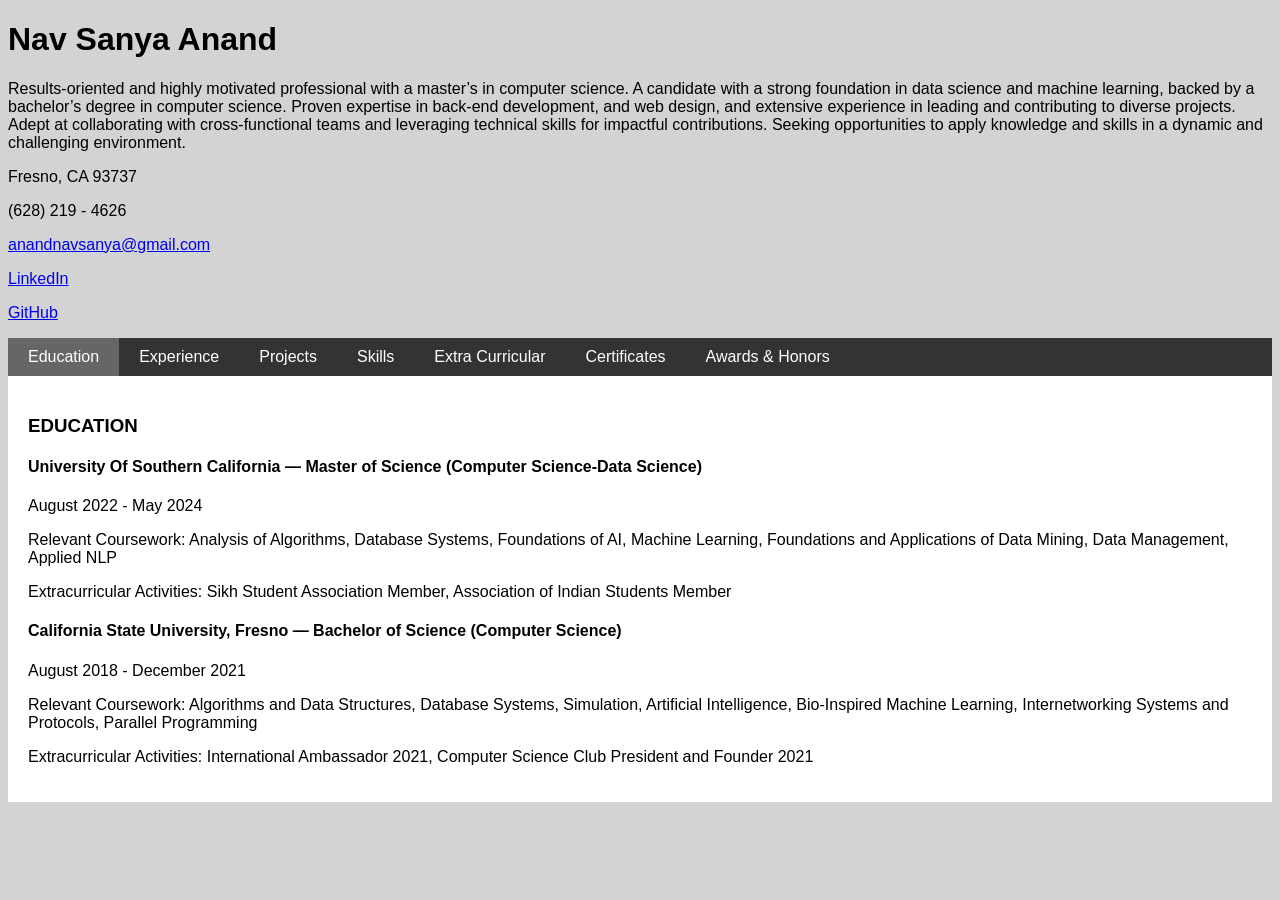
==== index.html @ f6b8467d "Update and rename myPage.html to index.html" ====
<!DOCTYPE html>
<html>
<head>
    <title>Nav Sanya Anand</title>
    <style>
        body {
            background-color: lightgray;
            font-family: Arial, sans-serif;
        }

        .tabs {
            overflow: hidden;
            background: #333;
            margin: 0;
            padding: 0;
            list-style: none;
        }

        .tabs li {
            float: left;
        }

        .tabs a {
            display: block;
            padding: 10px 20px;
            color: white;
            text-decoration: none;
        }

        .tabs a:hover, .tabs a.active {
            background: #666;
        }

        .tab-content {
            display: none;
            padding: 20px;
            background: white;
            clear: both;
        }

        .tab-content.active {
            display: block;
        }

        #picture {
            box-sizing: border-box; 
            padding: 10px; 
            float: left;
        }

        #section1 {
            background-color: darkgrey;
            font-size: 0.7em;
            text-align: center;
            height: 120px;
            width: 300px;
            margin-top: auto;
            margin-left: auto;
            margin-right: auto;
            box-sizing: border-box; 
            padding: 10px; 
            float: left;
        }

        .clearfloat {
            content: "";
            display: table;
            clear: both;
        }

        .center {
            display: block;
            margin-left: auto;
            margin-right: auto;
            outline-style: double;
            outline-width: 5px;
        }

        .side-by-side {
            display: inline-block;
            width: calc(50% - 20px);
            margin-right: 20px;
            margin-bottom: 20px; 
            background-color: white;
            box-sizing: border-box; 
            padding: 10px; 
            float: left;
        }

        .container::after {
            content: "";
            display: table;
            clear: both;
        }

        .container {
            overflow: auto; 
        }
    </style>
    <script>
        document.addEventListener("DOMContentLoaded", function () {
            var tabs = document.querySelectorAll('.tabs a');
            var contents = document.querySelectorAll('.tab-content');

            tabs.forEach(function (tab, index) {
                tab.addEventListener('click', function (e) {
                    e.preventDefault();
                    tabs.forEach(function (t) { t.classList.remove('active'); });
                    tab.classList.add('active');
                    contents.forEach(function (content) { content.classList.remove('active'); });
                    contents[index].classList.add('active');
                });
            });

            // Activate the first tab by default
            tabs[0].click();
        });
    </script>
</head>
<body>
<div id="section2">
    <h1>Nav Sanya Anand</h1>
    <p>Results-oriented and highly motivated professional with a master’s in computer science. A candidate with a strong foundation in data science and machine learning, backed by a bachelor’s degree in computer science. Proven expertise in back-end development, and web design, and extensive experience in leading and contributing to diverse projects. Adept at collaborating with cross-functional teams and leveraging technical skills for impactful contributions. Seeking opportunities to apply knowledge and skills in a dynamic and challenging environment.</p>
    <p>Fresno, CA 93737</p>
    <p>(628) 219 - 4626</p>
    <p><a href="mailto:anandnavsanya@gmail.com">anandnavsanya@gmail.com</a></p>
    <p><a href="https://www.linkedin.com">LinkedIn</a></p>
    <p><a href="https://www.github.com">GitHub</a></p>
</div>

<ul class="tabs">
    <li><a href="#education" class="active">Education</a></li>
    <li><a href="#experience">Experience</a></li>
    <li><a href="#projects">Projects</a></li>
    <li><a href="#skills">Skills</a></li>
    <li><a href="#extracurricular">Extra Curricular</a></li>
    <li><a href="#certificates">Certificates</a></li>
    <li><a href="#awards">Awards & Honors</a></li>
</ul>

<div class="tab-content" id="education">
    <h3>EDUCATION</h3>
    <h4>University Of Southern California — Master of Science (Computer Science-Data Science)</h4>
    <p>August 2022 - May 2024</p>
    <p>Relevant Coursework: Analysis of Algorithms, Database Systems, Foundations of AI, Machine Learning, Foundations and Applications of Data Mining, Data Management, Applied NLP</p>
    <p>Extracurricular Activities: Sikh Student Association Member, Association of Indian Students Member</p>

    <h4>California State University, Fresno — Bachelor of Science (Computer Science)</h4>
    <p>August 2018 - December 2021</p>
    <p>Relevant Coursework: Algorithms and Data Structures, Database Systems, Simulation, Artificial Intelligence, Bio-Inspired Machine Learning, Internetworking Systems and Protocols, Parallel Programming</p>
    <p>Extracurricular Activities: International Ambassador 2021, Computer Science Club President and Founder 2021</p>
</div>

<div class="tab-content" id="experience">
    <h3>INDUSTRIAL EXPERIENCE</h3>
    <h4>Arthasarathi, Mumbai, India — Back End Development Intern</h4>
    <p>April 2022 - July 2022</p>
    <p>Collaborated with the product and marketing team to develop the website using the Spring Boot framework.</p>
    <p>Designed, analyzed, developed, tested, deployed, and supported website phases.</p>
    <p>Updated and maintained the MySQL database server.</p>
    <p>Resolved ongoing issues, added new features, and provided end-to-end support.</p>
    <p><a href="https://www.arthasarathi.com/" target="_blank">Arthasarathi</a></p>

    <h4>Green International, Remote — Digital Technology Manager (Part-Time)</h4>
    <p>May 2021 - Present</p>
    <p>Website Development and Management. Responsible for creating, maintaining, and updating company websites, ensuring functionality, usability, and visual appeal.</p>
    <p>Collaborate with various departments to integrate technology solutions that streamline processes, enhance efficiency, and support business objectives.</p>
    <p><a href="http://greeninternational.in/" target="_blank">Green International</a></p>
    <p><a href="https://www.greenauto.co.in/" target="_blank">Green Auto</a></p>
</div>

<div class="tab-content" id="projects">
    <h3>ACADEMIC and PERSONAL PROJECTS</h3>

    <h4>LLM Performance Enhancement Project</h4>
    <p><strong>Technologies:</strong> Python, Jupyter, Google Collab, VS Code, GitHub – (USC)</p>
    <p><strong>Project description:</strong> Investigated enhancing Large Language Models (LLMs) performance on Non-Latin script tasks, such as Hindi and Korean, inspired by the ROMANSETU paper. Explored fine-tuning LLMs with romanized data to improve performance and inference efficiency for tasks like translation and sentiment analysis on Hindi and Korean text.</p>
    <p><a href="https://github.com/NavSanya/CSCI544_Project_Romansetu" target="_blank">GitHub Project</a></p>
    <p><strong>My Role:</strong> Led the project, overseeing data curation and experimentation. Collaborated with team members on implementation and evaluation. Presented findings and insights from experiments.</p>

    <h4>My Relational Database</h4>
    <p><strong>Technologies:</strong> Python, Jupyter, Google Collab, VS Code, GitHub – (USC)</p>
    <p><strong>Project description:</strong> Python-based database management system featuring a user-friendly command-line interface. It supports key functionalities such as data retrieval, table joining, aggregation, data insertion, table creation, data updating, row deletion, and table display. The system is designed for simplicity, efficiency, and real-world data exploration using the IMDB Top 250 Movies dataset.</p>
    <p><a href="https://github.com/NavSanya/MyRelationalDatabase" target="_blank">GitHub Project</a></p>
    <p><strong>My Role:</strong> Implemented core database functionalities, query language processor, and user-friendly CLI. Conducted testing, debugging, and optimization for real-world data exploration.</p>

    <h4>Sequence Alignment</h4>
    <p><strong>Technologies:</strong> Java, VS Code, GitHub – (USC)</p>
    <p><strong>Project description:</strong> Collaboratively worked on the implementation of the Sequence alignment algorithm used in computational biology. Dynamic Programming implementation using M x N memory. Divide and Conquer solution using twice the computational time but reducing the memory space required by a factor of at least a billion (concerning actual DNA inputs).</p>
    <p><a href="https://github.com/NavSanya/CSCI570SequenceAlignmentProj" target="_blank">GitHub Project</a></p>
    <p><strong>My Role:</strong> Implemented the Divide and conquer solution. Testing and documenting the result.</p>

    <h4>Geospatial Data Handling</h4>
    <p><strong>Technologies:</strong> KML, SQL, HTML, GitHub – (USC)</p>
    <p><strong>Project description:</strong> Work with spatial data - you will collect/create (generate/sample) your spatial data, visualize it, do queries on it, and visualize the query results.</p>
    <p><a href="https://github.com/NavSanya/CSCI585_Geospatial_Data_Handling" target="_blank">GitHub Project</a></p>
    <p><strong>My Role:</strong> Implemented spatial data handling, visualization, and query functionalities.</p>

    <h4>Algorithms and Data Structures</h4>
    <p><strong>Technologies:</strong> Python3, Java, C++, VS Code, GitHub</p>
    <p><strong>Project description:</strong> Find the difference in Implementation written in Python, Java, and C++ of different algorithms and data structures: Comparison Sorts, Non-Comparison Sorts, Heaps, Linked List, Hash Tables, Graphs.</p>
    <p><a href="https://github.com/NavSanya/Algorithms_DataStructures" target="_blank">GitHub Project</a></p>
    <p><strong>My Role:</strong> Developed implementations in Python, Java, and C++ for various algorithms and data structures.</p>

    <h4>ENNTS</h4>
    <p><strong>Technologies:</strong> Python3, Jupyter Notebook, GitHub – (CSU FRESNO)</p>
    <p><strong>Project description:</strong> How long does it take to “re-train” a Neural Network on a similar dataset? What similarity of datasets mean in this context? Understanding Meta-learning using Simple Datasets can Provide insights into the above questions.</p>
    <p><a href="https://github.com/NavSanya/ENNTS" target="_blank">GitHub Project</a></p>
    <p><strong>My Role:</strong> Explored meta-learning using simple datasets and trained neural network models.</p>

    <h4>Iris Classification using Decision Tree and Gaussian Naive Bayes</h4>
    <p><strong>Technologies:</strong> Python3, Google Collab, GitHub – (CSU FRESNO)</p>
    <p><strong>Project description:</strong> Collaboratively worked on Supervised Learning Predictive Modeling approach using Gaussian Naive Bayes and Decision Tree Classification Dataset containing the iris flower species which is used as the baseline when determining the accuracy of our trained models.</p>
    <p><a href="https://github.com/NavSanya/IrisClassification-DT-GNU" target="_blank">GitHub Project</a></p>
    <p><strong>My Role:</strong> Led a team in supervised learning predictive modeling using Gaussian Naive Bayes and Decision Tree Classification.</p>

    <h4>ML Sudoku Analysis</h4>
    <p><strong>Technologies:</strong> Python3, Jupyter Notebook, GitHub – (CSU FRESNO)</p>
    <p><strong>Project description:</strong> Collaboratively worked on the implementation and analysis of 30 Sudoku Puzzles solved using Evolutionary Algorithms, Simulated Annealing, and Satisfiability.</p>
    <p><a href="https://github.com/NavSanya/ML-Sudoku-Analysis" target="_blank">GitHub Project</a></p>
    <p><strong>My Role:</strong> Led a team in the implementation and analysis of Sudoku puzzles solved using Evolutionary Algorithms, Simulated Annealing, and Satisfiability. Analyzed the results and documented my findings in a presentation.</p>

    <h4>Parallel DFS and BFS using OpenMP</h4>
    <p><strong>Technologies:</strong> C++, GitHub – (CSU FRESNO)</p>
    <p><strong>Project description:</strong> Coding and Analyzing Breadth-First Search (BFS) and Depth-First Search (DFS) serially and parallelly (OpenMP).</p>
    <p><a href="https://github.com/NavSanya/Parallel_DFS_BFS_OpenMp" target="_blank">GitHub Project</a></p>
    <p><strong>My Role:</strong> Implemented Breadth-First Search (BFS) and Depth-First Search (DFS) serially and in parallel using OpenMP. Analyzed the results and documented my findings in a report.</p>
</div>

<div class="tab-content" id="skills">
    <h3>SKILLS</h3>
    <p><strong>Programming Languages:</strong> Java, Python, C++, HTML, CSS</p>
    <p><strong>Databases:</strong> MySQL, MongoDB, DynamoDB, JSON, XML, MS Access</p>
    <p><strong>Tools & Platforms:</strong> Git, GitHub, Visual Studio, IntelliJ, Jupyter, Tableau, AWS EC2</p>
    <p><strong>Libraries:</strong> Matplotlib, NumPy, PyTorch, Keras, TensorFlow, Pandas, Scikit-learn</p>
    <p><strong>Other:</strong> Object-Oriented Programming (OOP), Data Analysis, Software Development, Microsoft Suite, Google Suite, Social Media Platforms</p>
    <p><strong>Soft Skills:</strong> Strong Communication and Interpersonal Skills, Organization and Planning Skills, Analytical and Critical Thinking</p>
</div>

<div class="tab-content" id="extracurriculars">
    <h3>EXTRACURRICULAR ACTIVITIES</h3>

    <h4>University of Southern California — TA at CS@SC</h4>
    <p><strong>January 2024 - May 2024</strong></p>
    <p>Developed strategies and built initiatives to meet the needs of a diverse population. Targeted various courses, such as Robotics, Web Development, and Scratch.</p>

    <h4>California State University, Fresno — Computer Science Tutor</h4>
    <p><strong>August 2019 - December 2021</strong></p>
    <p>Conducted in-person and online tutoring sessions for groups of various sizes. Targeted various courses, such as Introduction to Programming, Algorithms and Data Structures, Foundations of Computer Science, and Introduction to Operating Systems. Participated in tutor training and development sessions through Zoom.</p>

    <h4>California State University, Fresno — Computer Science Grader</h4>
    <p><strong>January 2021 - December 2021</strong></p>
    <p>Graded student assignments and projects for the following courses: CSCI 40 - Introduction to Programming and Problem-solving, and CSCI 144/114 - Introduction to Operating Systems.</p>

    <h4>President, Vice President — Computer Science Club – California State University, Fresno</h4>
    <p><strong>My Role:</strong> The “external spokesperson” of the group who regularly interacts with other student organizations and University officials. Supervised all student organization meetings, oversaw the process of student organization event planning, scheduled locations for meetings and events, maintained communication between the student organization president and individual participants (including emails and phone calls), managed social media representation, and produced club newsletters.</p>

    <h4>International Ambassador — California State University, Fresno</h4>
    <p><strong>My Role:</strong> Guided international students throughout their first semester. Attended to international students' problems and concerns throughout the semester, aided with housing, campus life, and immigration, and oversaw the process of student organization event planning.</p>
</div>


<div class="tab-content" id="certificates">
    <h3>CERTIFICATES</h3>
    <p><strong>Google Analytics Certification</strong></p>
    <p>Issued by: Google</p>
    <p>Date Issued: January 2024</p>

    <p><strong>Data Science Professional Certificate</strong></p>
    <p>Issued by: IBM</p>
    <p>Date Issued: December 2023</p>
</div>

<div class="tab-content" id="awards">
    <h3>AWARDS & HONORS</h3>
    <p><strong>Dean’s List</strong></p>
    <p>California State University, Fresno</p>
    <p>January 2021 - December 2021</p>

    <p><strong>Outstanding International Student Award</strong></p>
    <p>California State University, Fresno</p>
    <p>May 2021</p>
</div>
</body>
</html>
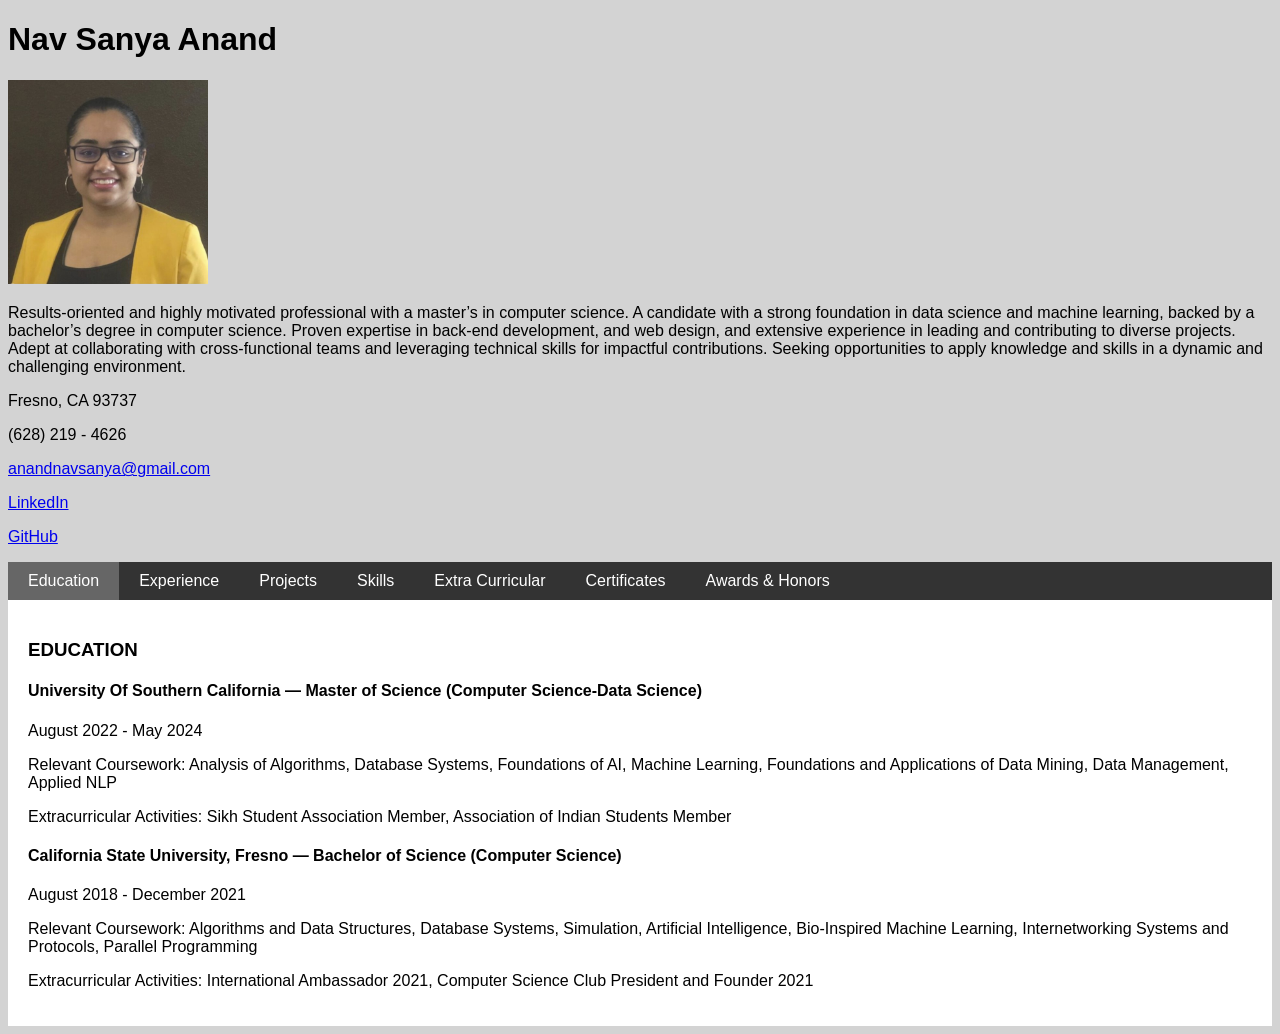
==== commit cb1f67ac: "Certificates updated" ====
--- a/index.html
+++ b/index.html
@@ -45,7 +45,11 @@
         #picture {
             box-sizing: border-box; 
             padding: 10px; 
-            float: left;
+			height: 10px
+			width: 10px
+			margin-top: auto;
+            margin-left: auto;
+            margin-right: auto;
         }
 
         #section1 {
@@ -120,6 +124,7 @@
 <body>
 <div id="section2">
     <h1>Nav Sanya Anand</h1>
+	<img src = "Images/passportphoto.jpg" alt = "Nav Pic" height= "auto" width = "200">
     <p>Results-oriented and highly motivated professional with a master’s in computer science. A candidate with a strong foundation in data science and machine learning, backed by a bachelor’s degree in computer science. Proven expertise in back-end development, and web design, and extensive experience in leading and contributing to diverse projects. Adept at collaborating with cross-functional teams and leveraging technical skills for impactful contributions. Seeking opportunities to apply knowledge and skills in a dynamic and challenging environment.</p>
     <p>Fresno, CA 93737</p>
     <p>(628) 219 - 4626</p>
@@ -262,13 +267,13 @@
 
 <div class="tab-content" id="certificates">
     <h3>CERTIFICATES</h3>
-    <p><strong>Google Analytics Certification</strong></p>
-    <p>Issued by: Google</p>
-    <p>Date Issued: January 2024</p>
+    <p><strong>Cybersecurity for Data Science</strong></p>
+    <p>Issued by: University of Colorado Boulder</p>
+    <p>Date Issued: July 2023</p>
 
     <p><strong>Data Science Professional Certificate</strong></p>
     <p>Issued by: IBM</p>
-    <p>Date Issued: December 2023</p>
+    <p>Date Issued: Ongoing</p>
 </div>
 
 <div class="tab-content" id="awards">
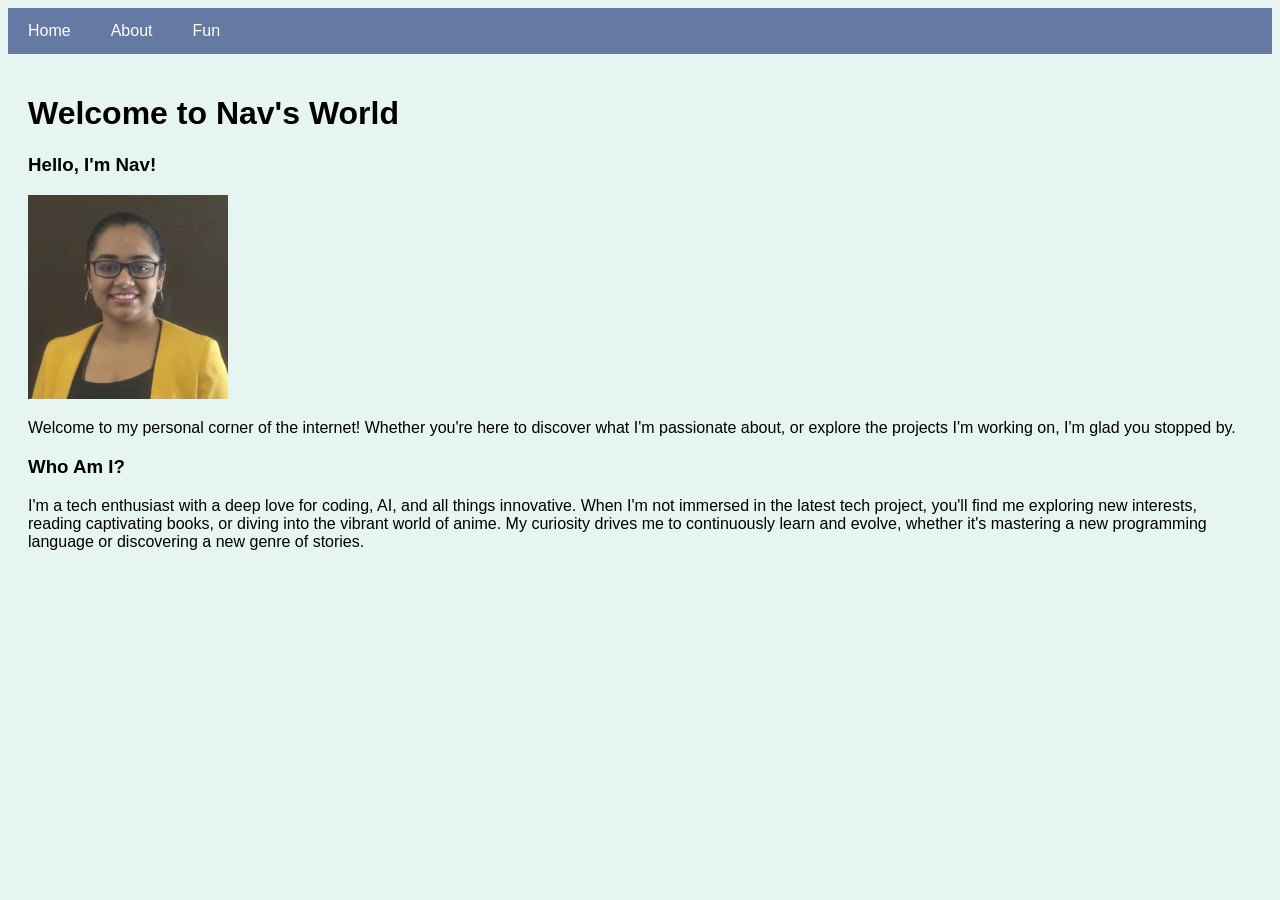
==== commit 7290dadf: "Update changes" ====
--- a/index.html
+++ b/index.html
@@ -1,290 +1,46 @@
 <!DOCTYPE html>
 <html>
 <head>
-    <title>Nav Sanya Anand</title>
+    <title>Home - Nav Sanya Anand</title>
     <style>
         body {
-            background-color: lightgray;
+            background-color: #E6F5F1; /* Light Mint */
             font-family: Arial, sans-serif;
         }
-
-        .tabs {
+        .navbar {
             overflow: hidden;
-            background: #333;
-            margin: 0;
-            padding: 0;
-            list-style: none;
+            background-color: #647AA3; /* Slate Blue */
         }
-
-        .tabs li {
+        .navbar a {
             float: left;
-        }
-
-        .tabs a {
             display: block;
-            padding: 10px 20px;
             color: white;
+            text-align: center;
+            padding: 14px 20px;
             text-decoration: none;
         }
-
-        .tabs a:hover, .tabs a.active {
-            background: #666;
+        .navbar a:hover {
+            background-color: #D4C1EC; /* Soft Lavender */
+            color: #4A4A4A; /* Cool Gray */
         }
-
-        .tab-content {
-            display: none;
+        .content {
             padding: 20px;
-            background: white;
-            clear: both;
-        }
-
-        .tab-content.active {
-            display: block;
-        }
-
-        #picture {
-            box-sizing: border-box; 
-            padding: 10px; 
-			height: 10px
-			width: 10px
-			margin-top: auto;
-            margin-left: auto;
-            margin-right: auto;
-        }
-
-        #section1 {
-            background-color: darkgrey;
-            font-size: 0.7em;
-            text-align: center;
-            height: 120px;
-            width: 300px;
-            margin-top: auto;
-            margin-left: auto;
-            margin-right: auto;
-            box-sizing: border-box; 
-            padding: 10px; 
-            float: left;
-        }
-
-        .clearfloat {
-            content: "";
-            display: table;
-            clear: both;
-        }
-
-        .center {
-            display: block;
-            margin-left: auto;
-            margin-right: auto;
-            outline-style: double;
-            outline-width: 5px;
-        }
-
-        .side-by-side {
-            display: inline-block;
-            width: calc(50% - 20px);
-            margin-right: 20px;
-            margin-bottom: 20px; 
-            background-color: white;
-            box-sizing: border-box; 
-            padding: 10px; 
-            float: left;
-        }
-
-        .container::after {
-            content: "";
-            display: table;
-            clear: both;
-        }
-
-        .container {
-            overflow: auto; 
-        }
+        }        
     </style>
-    <script>
-        document.addEventListener("DOMContentLoaded", function () {
-            var tabs = document.querySelectorAll('.tabs a');
-            var contents = document.querySelectorAll('.tab-content');
-
-            tabs.forEach(function (tab, index) {
-                tab.addEventListener('click', function (e) {
-                    e.preventDefault();
-                    tabs.forEach(function (t) { t.classList.remove('active'); });
-                    tab.classList.add('active');
-                    contents.forEach(function (content) { content.classList.remove('active'); });
-                    contents[index].classList.add('active');
-                });
-            });
-
-            // Activate the first tab by default
-            tabs[0].click();
-        });
-    </script>
 </head>
 <body>
-<div id="section2">
-    <h1>Nav Sanya Anand</h1>
-	<img src = "Images/passportphoto.jpg" alt = "Nav Pic" height= "auto" width = "200">
-    <p>Results-oriented and highly motivated professional with a master’s in computer science. A candidate with a strong foundation in data science and machine learning, backed by a bachelor’s degree in computer science. Proven expertise in back-end development, and web design, and extensive experience in leading and contributing to diverse projects. Adept at collaborating with cross-functional teams and leveraging technical skills for impactful contributions. Seeking opportunities to apply knowledge and skills in a dynamic and challenging environment.</p>
-    <p>Fresno, CA 93737</p>
-    <p>(628) 219 - 4626</p>
-    <p><a href="mailto:anandnavsanya@gmail.com">anandnavsanya@gmail.com</a></p>
-    <p><a href="https://www.linkedin.com">LinkedIn</a></p>
-    <p><a href="https://www.github.com">GitHub</a></p>
+<div class="navbar">
+    <a href="index.html">Home</a>
+    <a href="about.html">About</a>
+    <a href="fun.html">Fun</a>
 </div>
-
-<ul class="tabs">
-    <li><a href="#education" class="active">Education</a></li>
-    <li><a href="#experience">Experience</a></li>
-    <li><a href="#projects">Projects</a></li>
-    <li><a href="#skills">Skills</a></li>
-    <li><a href="#extracurricular">Extra Curricular</a></li>
-    <li><a href="#certificates">Certificates</a></li>
-    <li><a href="#awards">Awards & Honors</a></li>
-</ul>
-
-<div class="tab-content" id="education">
-    <h3>EDUCATION</h3>
-    <h4>University Of Southern California — Master of Science (Computer Science-Data Science)</h4>
-    <p>August 2022 - May 2024</p>
-    <p>Relevant Coursework: Analysis of Algorithms, Database Systems, Foundations of AI, Machine Learning, Foundations and Applications of Data Mining, Data Management, Applied NLP</p>
-    <p>Extracurricular Activities: Sikh Student Association Member, Association of Indian Students Member</p>
-
-    <h4>California State University, Fresno — Bachelor of Science (Computer Science)</h4>
-    <p>August 2018 - December 2021</p>
-    <p>Relevant Coursework: Algorithms and Data Structures, Database Systems, Simulation, Artificial Intelligence, Bio-Inspired Machine Learning, Internetworking Systems and Protocols, Parallel Programming</p>
-    <p>Extracurricular Activities: International Ambassador 2021, Computer Science Club President and Founder 2021</p>
-</div>
-
-<div class="tab-content" id="experience">
-    <h3>INDUSTRIAL EXPERIENCE</h3>
-    <h4>Arthasarathi, Mumbai, India — Back End Development Intern</h4>
-    <p>April 2022 - July 2022</p>
-    <p>Collaborated with the product and marketing team to develop the website using the Spring Boot framework.</p>
-    <p>Designed, analyzed, developed, tested, deployed, and supported website phases.</p>
-    <p>Updated and maintained the MySQL database server.</p>
-    <p>Resolved ongoing issues, added new features, and provided end-to-end support.</p>
-    <p><a href="https://www.arthasarathi.com/" target="_blank">Arthasarathi</a></p>
-
-    <h4>Green International, Remote — Digital Technology Manager (Part-Time)</h4>
-    <p>May 2021 - Present</p>
-    <p>Website Development and Management. Responsible for creating, maintaining, and updating company websites, ensuring functionality, usability, and visual appeal.</p>
-    <p>Collaborate with various departments to integrate technology solutions that streamline processes, enhance efficiency, and support business objectives.</p>
-    <p><a href="http://greeninternational.in/" target="_blank">Green International</a></p>
-    <p><a href="https://www.greenauto.co.in/" target="_blank">Green Auto</a></p>
-</div>
-
-<div class="tab-content" id="projects">
-    <h3>ACADEMIC and PERSONAL PROJECTS</h3>
-
-    <h4>LLM Performance Enhancement Project</h4>
-    <p><strong>Technologies:</strong> Python, Jupyter, Google Collab, VS Code, GitHub – (USC)</p>
-    <p><strong>Project description:</strong> Investigated enhancing Large Language Models (LLMs) performance on Non-Latin script tasks, such as Hindi and Korean, inspired by the ROMANSETU paper. Explored fine-tuning LLMs with romanized data to improve performance and inference efficiency for tasks like translation and sentiment analysis on Hindi and Korean text.</p>
-    <p><a href="https://github.com/NavSanya/CSCI544_Project_Romansetu" target="_blank">GitHub Project</a></p>
-    <p><strong>My Role:</strong> Led the project, overseeing data curation and experimentation. Collaborated with team members on implementation and evaluation. Presented findings and insights from experiments.</p>
-
-    <h4>My Relational Database</h4>
-    <p><strong>Technologies:</strong> Python, Jupyter, Google Collab, VS Code, GitHub – (USC)</p>
-    <p><strong>Project description:</strong> Python-based database management system featuring a user-friendly command-line interface. It supports key functionalities such as data retrieval, table joining, aggregation, data insertion, table creation, data updating, row deletion, and table display. The system is designed for simplicity, efficiency, and real-world data exploration using the IMDB Top 250 Movies dataset.</p>
-    <p><a href="https://github.com/NavSanya/MyRelationalDatabase" target="_blank">GitHub Project</a></p>
-    <p><strong>My Role:</strong> Implemented core database functionalities, query language processor, and user-friendly CLI. Conducted testing, debugging, and optimization for real-world data exploration.</p>
-
-    <h4>Sequence Alignment</h4>
-    <p><strong>Technologies:</strong> Java, VS Code, GitHub – (USC)</p>
-    <p><strong>Project description:</strong> Collaboratively worked on the implementation of the Sequence alignment algorithm used in computational biology. Dynamic Programming implementation using M x N memory. Divide and Conquer solution using twice the computational time but reducing the memory space required by a factor of at least a billion (concerning actual DNA inputs).</p>
-    <p><a href="https://github.com/NavSanya/CSCI570SequenceAlignmentProj" target="_blank">GitHub Project</a></p>
-    <p><strong>My Role:</strong> Implemented the Divide and conquer solution. Testing and documenting the result.</p>
-
-    <h4>Geospatial Data Handling</h4>
-    <p><strong>Technologies:</strong> KML, SQL, HTML, GitHub – (USC)</p>
-    <p><strong>Project description:</strong> Work with spatial data - you will collect/create (generate/sample) your spatial data, visualize it, do queries on it, and visualize the query results.</p>
-    <p><a href="https://github.com/NavSanya/CSCI585_Geospatial_Data_Handling" target="_blank">GitHub Project</a></p>
-    <p><strong>My Role:</strong> Implemented spatial data handling, visualization, and query functionalities.</p>
-
-    <h4>Algorithms and Data Structures</h4>
-    <p><strong>Technologies:</strong> Python3, Java, C++, VS Code, GitHub</p>
-    <p><strong>Project description:</strong> Find the difference in Implementation written in Python, Java, and C++ of different algorithms and data structures: Comparison Sorts, Non-Comparison Sorts, Heaps, Linked List, Hash Tables, Graphs.</p>
-    <p><a href="https://github.com/NavSanya/Algorithms_DataStructures" target="_blank">GitHub Project</a></p>
-    <p><strong>My Role:</strong> Developed implementations in Python, Java, and C++ for various algorithms and data structures.</p>
-
-    <h4>ENNTS</h4>
-    <p><strong>Technologies:</strong> Python3, Jupyter Notebook, GitHub – (CSU FRESNO)</p>
-    <p><strong>Project description:</strong> How long does it take to “re-train” a Neural Network on a similar dataset? What similarity of datasets mean in this context? Understanding Meta-learning using Simple Datasets can Provide insights into the above questions.</p>
-    <p><a href="https://github.com/NavSanya/ENNTS" target="_blank">GitHub Project</a></p>
-    <p><strong>My Role:</strong> Explored meta-learning using simple datasets and trained neural network models.</p>
-
-    <h4>Iris Classification using Decision Tree and Gaussian Naive Bayes</h4>
-    <p><strong>Technologies:</strong> Python3, Google Collab, GitHub – (CSU FRESNO)</p>
-    <p><strong>Project description:</strong> Collaboratively worked on Supervised Learning Predictive Modeling approach using Gaussian Naive Bayes and Decision Tree Classification Dataset containing the iris flower species which is used as the baseline when determining the accuracy of our trained models.</p>
-    <p><a href="https://github.com/NavSanya/IrisClassification-DT-GNU" target="_blank">GitHub Project</a></p>
-    <p><strong>My Role:</strong> Led a team in supervised learning predictive modeling using Gaussian Naive Bayes and Decision Tree Classification.</p>
-
-    <h4>ML Sudoku Analysis</h4>
-    <p><strong>Technologies:</strong> Python3, Jupyter Notebook, GitHub – (CSU FRESNO)</p>
-    <p><strong>Project description:</strong> Collaboratively worked on the implementation and analysis of 30 Sudoku Puzzles solved using Evolutionary Algorithms, Simulated Annealing, and Satisfiability.</p>
-    <p><a href="https://github.com/NavSanya/ML-Sudoku-Analysis" target="_blank">GitHub Project</a></p>
-    <p><strong>My Role:</strong> Led a team in the implementation and analysis of Sudoku puzzles solved using Evolutionary Algorithms, Simulated Annealing, and Satisfiability. Analyzed the results and documented my findings in a presentation.</p>
-
-    <h4>Parallel DFS and BFS using OpenMP</h4>
-    <p><strong>Technologies:</strong> C++, GitHub – (CSU FRESNO)</p>
-    <p><strong>Project description:</strong> Coding and Analyzing Breadth-First Search (BFS) and Depth-First Search (DFS) serially and parallelly (OpenMP).</p>
-    <p><a href="https://github.com/NavSanya/Parallel_DFS_BFS_OpenMp" target="_blank">GitHub Project</a></p>
-    <p><strong>My Role:</strong> Implemented Breadth-First Search (BFS) and Depth-First Search (DFS) serially and in parallel using OpenMP. Analyzed the results and documented my findings in a report.</p>
-</div>
-
-<div class="tab-content" id="skills">
-    <h3>SKILLS</h3>
-    <p><strong>Programming Languages:</strong> Java, Python, C++, HTML, CSS</p>
-    <p><strong>Databases:</strong> MySQL, MongoDB, DynamoDB, JSON, XML, MS Access</p>
-    <p><strong>Tools & Platforms:</strong> Git, GitHub, Visual Studio, IntelliJ, Jupyter, Tableau, AWS EC2</p>
-    <p><strong>Libraries:</strong> Matplotlib, NumPy, PyTorch, Keras, TensorFlow, Pandas, Scikit-learn</p>
-    <p><strong>Other:</strong> Object-Oriented Programming (OOP), Data Analysis, Software Development, Microsoft Suite, Google Suite, Social Media Platforms</p>
-    <p><strong>Soft Skills:</strong> Strong Communication and Interpersonal Skills, Organization and Planning Skills, Analytical and Critical Thinking</p>
-</div>
-
-<div class="tab-content" id="extracurriculars">
-    <h3>EXTRACURRICULAR ACTIVITIES</h3>
-
-    <h4>University of Southern California — TA at CS@SC</h4>
-    <p><strong>January 2024 - May 2024</strong></p>
-    <p>Developed strategies and built initiatives to meet the needs of a diverse population. Targeted various courses, such as Robotics, Web Development, and Scratch.</p>
-
-    <h4>California State University, Fresno — Computer Science Tutor</h4>
-    <p><strong>August 2019 - December 2021</strong></p>
-    <p>Conducted in-person and online tutoring sessions for groups of various sizes. Targeted various courses, such as Introduction to Programming, Algorithms and Data Structures, Foundations of Computer Science, and Introduction to Operating Systems. Participated in tutor training and development sessions through Zoom.</p>
-
-    <h4>California State University, Fresno — Computer Science Grader</h4>
-    <p><strong>January 2021 - December 2021</strong></p>
-    <p>Graded student assignments and projects for the following courses: CSCI 40 - Introduction to Programming and Problem-solving, and CSCI 144/114 - Introduction to Operating Systems.</p>
-
-    <h4>President, Vice President — Computer Science Club – California State University, Fresno</h4>
-    <p><strong>My Role:</strong> The “external spokesperson” of the group who regularly interacts with other student organizations and University officials. Supervised all student organization meetings, oversaw the process of student organization event planning, scheduled locations for meetings and events, maintained communication between the student organization president and individual participants (including emails and phone calls), managed social media representation, and produced club newsletters.</p>
-
-    <h4>International Ambassador — California State University, Fresno</h4>
-    <p><strong>My Role:</strong> Guided international students throughout their first semester. Attended to international students' problems and concerns throughout the semester, aided with housing, campus life, and immigration, and oversaw the process of student organization event planning.</p>
-</div>
-
-
-<div class="tab-content" id="certificates">
-    <h3>CERTIFICATES</h3>
-    <p><strong>Cybersecurity for Data Science</strong></p>
-    <p>Issued by: University of Colorado Boulder</p>
-    <p>Date Issued: July 2023</p>
-
-    <p><strong>Data Science Professional Certificate</strong></p>
-    <p>Issued by: IBM</p>
-    <p>Date Issued: Ongoing</p>
-</div>
-
-<div class="tab-content" id="awards">
-    <h3>AWARDS & HONORS</h3>
-    <p><strong>Dean’s List</strong></p>
-    <p>California State University, Fresno</p>
-    <p>January 2021 - December 2021</p>
-
-    <p><strong>Outstanding International Student Award</strong></p>
-    <p>California State University, Fresno</p>
-    <p>May 2021</p>
+<div class="content">
+    <h1>Welcome to Nav's World</h1>
+    <h3>Hello, I'm Nav!</h3>
+    <img src = "Images/passportphoto.jpg" alt = "Nav Pic" height= "auto" width = "200">
+    <p>Welcome to my personal corner of the internet! Whether you're here to discover what I'm passionate about, or explore the projects I'm working on, I'm glad you stopped by.</p>
+    <h3>Who Am I?</h3>
+    <p>I'm a tech enthusiast with a deep love for coding, AI, and all things innovative. When I'm not immersed in the latest tech project, you'll find me exploring new interests, reading captivating books, or diving into the vibrant world of anime. My curiosity drives me to continuously learn and evolve, whether it's mastering a new programming language or discovering a new genre of stories.</p>
 </div>
 </body>
 </html>
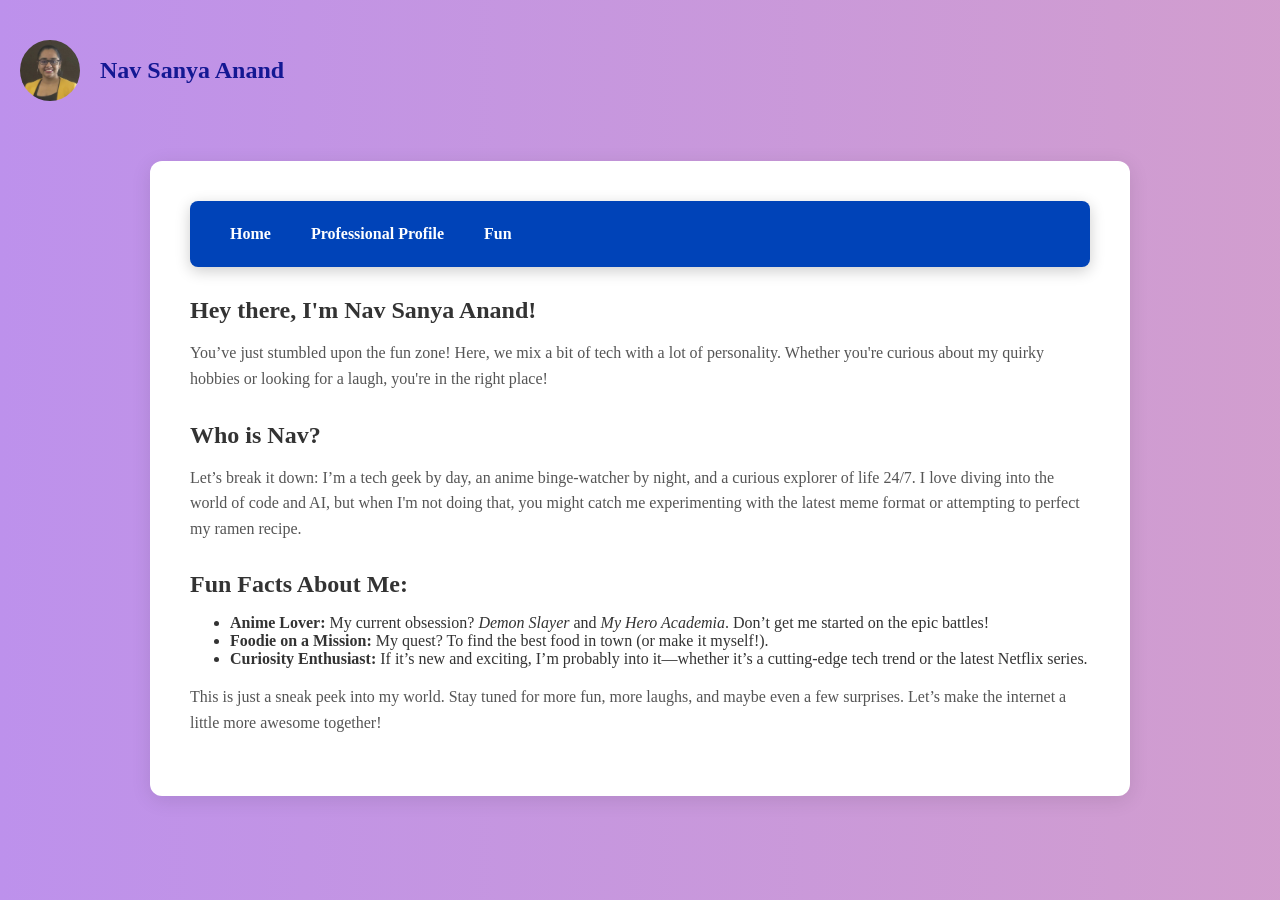
==== commit 12ff4d5a: "Added Gradient Background and a new look" ====
--- a/index.html
+++ b/index.html
@@ -1,16 +1,71 @@
 <!DOCTYPE html>
-<html>
+<html lang="en">
 <head>
+    <meta charset="UTF-8">
+    <meta name="viewport" content="width=device-width, initial-scale=1.0">
     <title>Home - Nav Sanya Anand</title>
     <style>
         body {
-            background-color: #E6F5F1; /* Light Mint */
-            font-family: Arial, sans-serif;
+            margin: 0;
+            font-family: 'Roboto';
+            background: linear-gradient(90deg, #bd91ec, #fbb793, #f1aed5);
+            background-size: 600% 600%;
+            animation: gradientAnimation 12s ease infinite;
+            color: #333;
+            padding: 20px;
+            display: flex;
+            flex-direction: column;
+            align-items: center; 
         }
+    
+        @keyframes gradientAnimation {
+            0% { background-position: 0% 50%; }
+            50% { background-position: 100% 50%; }
+            100% { background-position: 0% 50%; }
+        }
+    
+        .container {
+            background-color: white;
+            max-width: 900px;
+            margin-top: 20px;
+            padding: 40px;
+            box-shadow: 0px 4px 20px rgba(0, 0, 0, 0.1);
+            border-radius: 12px;
+        }
+
+        .header {
+            width: 100%;
+            display: flex;
+            justify-content: flex-start;
+            align-items: center;
+            padding-bottom: 20px;
+        }
+
+        .logo {
+            display: flex;
+            align-items: center;
+        }
+
+        .logo img {
+            border-radius: 50%;
+            margin-right: 20px;
+        }
+
+        .logo h1 {
+            font-size: 1.5em;
+            color: #141893;
+            margin: 0;
+        }
+
         .navbar {
             overflow: hidden;
-            background-color: #647AA3; /* Slate Blue */
+            background-color: #0043b8;
+            padding: 10px 20px;
+            box-shadow: 0px 4px 15px rgba(0, 0, 0, 0.2);
+            border-radius: 8px;
+            margin-bottom: 20px;
         }
+    
         .navbar a {
             float: left;
             display: block;
@@ -18,29 +73,73 @@
             text-align: center;
             padding: 14px 20px;
             text-decoration: none;
+            transition: background-color 0.3s ease;
         }
+    
         .navbar a:hover {
-            background-color: #D4C1EC; /* Soft Lavender */
-            color: #4A4A4A; /* Cool Gray */
+            background-color: #0397e7;
+            color: #f8f8f8;
         }
-        .content {
-            padding: 20px;
-        }        
+    
+        h3 {
+            color: #333;
+            font-size: 1.5em;
+            margin-top: 30px;
+            margin-bottom: 15px;
+        }
+    
+        p {
+            color: #555;
+            line-height: 1.6;
+            margin-bottom: 20px;
+        }
+    
+        a {
+            color: #580ba0;
+            text-decoration: none;
+            font-weight: bold;
+            transition: color 0.3s ease;
+        }
+    
+        a:hover {
+            color: #E9C46A;
+        }
+
+        img {
+            border-radius: 50%;
+            margin-top: 20px;
+            margin-bottom: 20px;
+            display: block;
+        }
     </style>
 </head>
 <body>
-<div class="navbar">
-    <a href="index.html">Home</a>
-    <a href="about.html">About</a>
-    <a href="fun.html">Fun</a>
-</div>
-<div class="content">
-    <h1>Welcome to Nav's World</h1>
-    <h3>Hello, I'm Nav!</h3>
-    <img src = "Images/passportphoto.jpg" alt = "Nav Pic" height= "auto" width = "200">
-    <p>Welcome to my personal corner of the internet! Whether you're here to discover what I'm passionate about, or explore the projects I'm working on, I'm glad you stopped by.</p>
-    <h3>Who Am I?</h3>
-    <p>I'm a tech enthusiast with a deep love for coding, AI, and all things innovative. When I'm not immersed in the latest tech project, you'll find me exploring new interests, reading captivating books, or diving into the vibrant world of anime. My curiosity drives me to continuously learn and evolve, whether it's mastering a new programming language or discovering a new genre of stories.</p>
-</div>
+    <div class="header">
+        <div class="logo">
+            <a href="index.html"><img src="Images/passportphoto.jpg" alt="Nav Sanya Anand Logo" width="60"></a>
+            <h1>Nav Sanya Anand</h1>
+        </div>
+    </div>
+
+    <div class="container">
+        <div class="navbar">
+            <a href="index.html">Home</a>
+            <a href="about.html">Professional Profile</a>
+            <a href="fun.html">Fun</a>
+        </div>
+        <div class="content">
+            <h3>Hey there, I'm Nav Sanya Anand!</h3>
+            <p>You’ve just stumbled upon the fun zone! Here, we mix a bit of tech with a lot of personality. Whether you're curious about my quirky hobbies or looking for a laugh, you're in the right place!</p>
+            <h3>Who is Nav?</h3>
+            <p>Let’s break it down: I’m a tech geek by day, an anime binge-watcher by night, and a curious explorer of life 24/7. I love diving into the world of code and AI, but when I'm not doing that, you might catch me experimenting with the latest meme format or attempting to perfect my ramen recipe.</p>
+            <h3>Fun Facts About Me:</h3>
+            <ul>
+                <li><strong>Anime Lover:</strong> My current obsession? <i>Demon Slayer</i> and <i>My Hero Academia</i>. Don’t get me started on the epic battles!</li>
+                <li><strong>Foodie on a Mission:</strong> My quest? To find the best food in town (or make it myself!).</li>
+                <li><strong>Curiosity Enthusiast:</strong> If it’s new and exciting, I’m probably into it—whether it’s a cutting-edge tech trend or the latest Netflix series.</li>
+            </ul>
+            <p>This is just a sneak peek into my world. Stay tuned for more fun, more laughs, and maybe even a few surprises. Let’s make the internet a little more awesome together!</p>
+        </div>
+    </div>
 </body>
 </html>
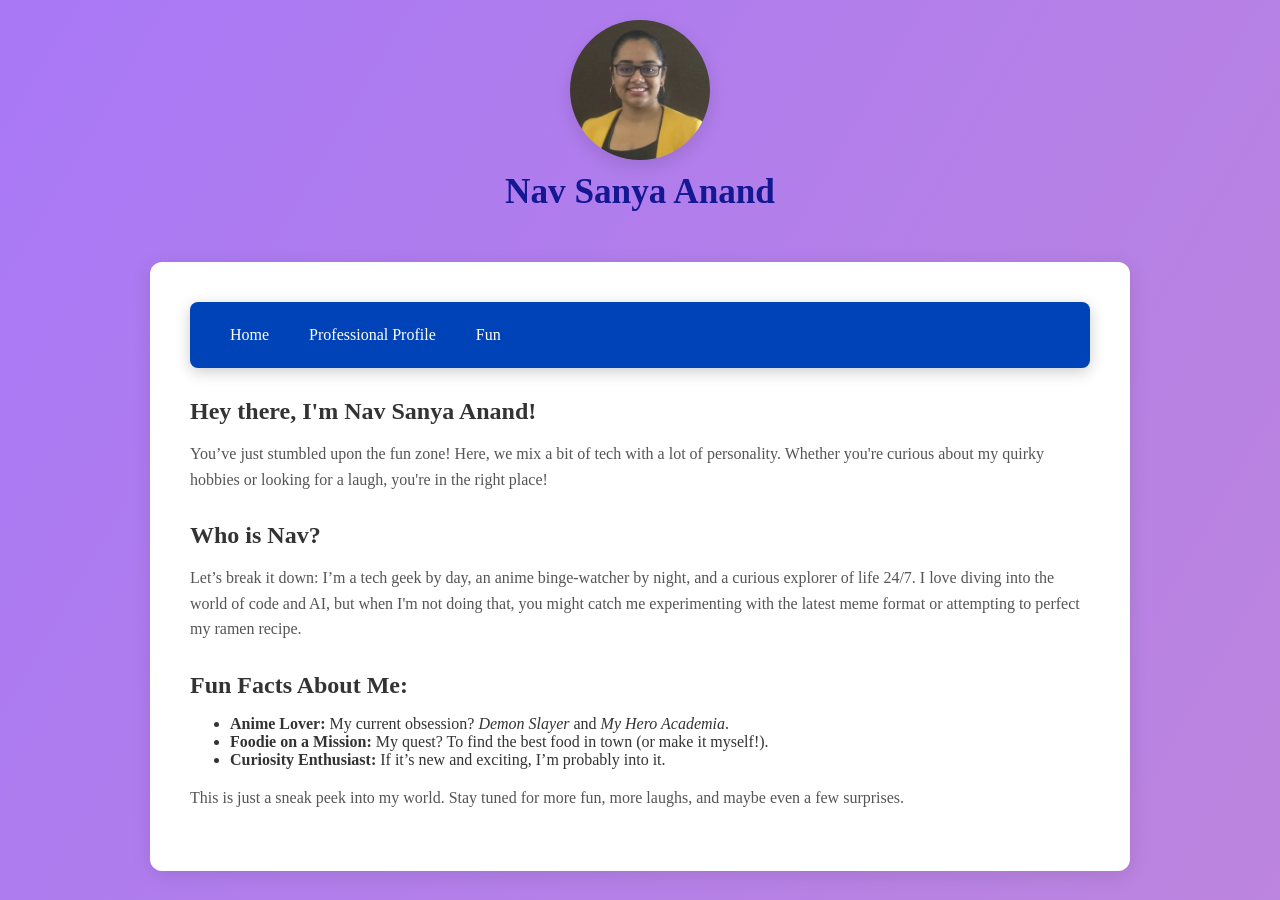
==== commit caac03ce: "Update Content and Looks" ====
--- a/index.html
+++ b/index.html
@@ -4,26 +4,37 @@
     <meta charset="UTF-8">
     <meta name="viewport" content="width=device-width, initial-scale=1.0">
     <title>Home - Nav Sanya Anand</title>
+
+    <!-- Roboto font (actually loads it) -->
+    <link rel="preconnect" href="https://fonts.googleapis.com">
+    <link rel="preconnect" href="https://fonts.gstatic.com" crossorigin>
+    <link href="https://fonts.googleapis.com/css2?family=Roboto:wght@300;400;500;700&display=swap" rel="stylesheet">
+
     <style>
+        /* Global font everywhere */
+        * { font-family: 'Times New Roman'; }
+
         body {
             margin: 0;
-            font-family: 'Roboto';
-            background: linear-gradient(90deg, #bd91ec, #fbb793, #f1aed5);
-            background-size: 600% 600%;
-            animation: gradientAnimation 12s ease infinite;
+            /* More visible but same tone */
+            background: linear-gradient(120deg, #a978f6, #ffb18b, #f39acb);
+            background-size: 900% 900%;
+            animation: gradientAnimation 10s ease-in-out infinite;
             color: #333;
             padding: 20px;
             display: flex;
             flex-direction: column;
-            align-items: center; 
+            align-items: center;
         }
-    
+
         @keyframes gradientAnimation {
-            0% { background-position: 0% 50%; }
-            50% { background-position: 100% 50%; }
+            0%   { background-position: 0% 50%; }
+            25%  { background-position: 50% 0%; }
+            50%  { background-position: 100% 50%; }
+            75%  { background-position: 50% 100%; }
             100% { background-position: 0% 50%; }
         }
-    
+
         .container {
             background-color: white;
             max-width: 900px;
@@ -33,26 +44,34 @@
             border-radius: 12px;
         }
 
+        /* Header (match about.html style) */
         .header {
             width: 100%;
             display: flex;
-            justify-content: flex-start;
+            justify-content: center;
             align-items: center;
-            padding-bottom: 20px;
+            padding-bottom: 30px;
         }
 
         .logo {
             display: flex;
+            flex-direction: column;
             align-items: center;
+            text-align: center;
         }
 
-        .logo img {
+        .logo img.profile-photo {
+            width: 140px;
+            height: 140px;
             border-radius: 50%;
-            margin-right: 20px;
+            object-fit: cover;
+            margin-bottom: 12px;
+            display: block;
+            box-shadow: 0 6px 18px rgba(0,0,0,0.12);
         }
 
         .logo h1 {
-            font-size: 1.5em;
+            font-size: 2.2em;
             color: #141893;
             margin: 0;
         }
@@ -65,7 +84,7 @@
             border-radius: 8px;
             margin-bottom: 20px;
         }
-    
+
         .navbar a {
             float: left;
             display: block;
@@ -74,49 +93,41 @@
             padding: 14px 20px;
             text-decoration: none;
             transition: background-color 0.3s ease;
+            font-weight: 500;
         }
-    
+
         .navbar a:hover {
             background-color: #0397e7;
             color: #f8f8f8;
         }
-    
+
         h3 {
             color: #333;
             font-size: 1.5em;
             margin-top: 30px;
             margin-bottom: 15px;
         }
-    
+
         p {
             color: #555;
             line-height: 1.6;
             margin-bottom: 20px;
         }
-    
+
         a {
             color: #580ba0;
             text-decoration: none;
-            font-weight: bold;
+            font-weight: 700;
             transition: color 0.3s ease;
         }
-    
-        a:hover {
-            color: #E9C46A;
-        }
 
-        img {
-            border-radius: 50%;
-            margin-top: 20px;
-            margin-bottom: 20px;
-            display: block;
-        }
+        a:hover { color: #E9C46A; }
     </style>
 </head>
 <body>
     <div class="header">
         <div class="logo">
-            <a href="index.html"><img src="Images/passportphoto.jpg" alt="Nav Sanya Anand Logo" width="60"></a>
+            <a href="index.html"><img class="profile-photo" src="Images/passportphoto.jpg" alt="Nav Sanya Anand Photo"></a>
             <h1>Nav Sanya Anand</h1>
         </div>
     </div>
@@ -127,19 +138,23 @@
             <a href="about.html">Professional Profile</a>
             <a href="fun.html">Fun</a>
         </div>
+
         <div class="content">
             <h3>Hey there, I'm Nav Sanya Anand!</h3>
             <p>You’ve just stumbled upon the fun zone! Here, we mix a bit of tech with a lot of personality. Whether you're curious about my quirky hobbies or looking for a laugh, you're in the right place!</p>
+
             <h3>Who is Nav?</h3>
             <p>Let’s break it down: I’m a tech geek by day, an anime binge-watcher by night, and a curious explorer of life 24/7. I love diving into the world of code and AI, but when I'm not doing that, you might catch me experimenting with the latest meme format or attempting to perfect my ramen recipe.</p>
+
             <h3>Fun Facts About Me:</h3>
             <ul>
-                <li><strong>Anime Lover:</strong> My current obsession? <i>Demon Slayer</i> and <i>My Hero Academia</i>. Don’t get me started on the epic battles!</li>
+                <li><strong>Anime Lover:</strong> My current obsession? <i>Demon Slayer</i> and <i>My Hero Academia</i>.</li>
                 <li><strong>Foodie on a Mission:</strong> My quest? To find the best food in town (or make it myself!).</li>
-                <li><strong>Curiosity Enthusiast:</strong> If it’s new and exciting, I’m probably into it—whether it’s a cutting-edge tech trend or the latest Netflix series.</li>
+                <li><strong>Curiosity Enthusiast:</strong> If it’s new and exciting, I’m probably into it.</li>
             </ul>
-            <p>This is just a sneak peek into my world. Stay tuned for more fun, more laughs, and maybe even a few surprises. Let’s make the internet a little more awesome together!</p>
+
+            <p>This is just a sneak peek into my world. Stay tuned for more fun, more laughs, and maybe even a few surprises.</p>
         </div>
     </div>
 </body>
-</html>
+</html>
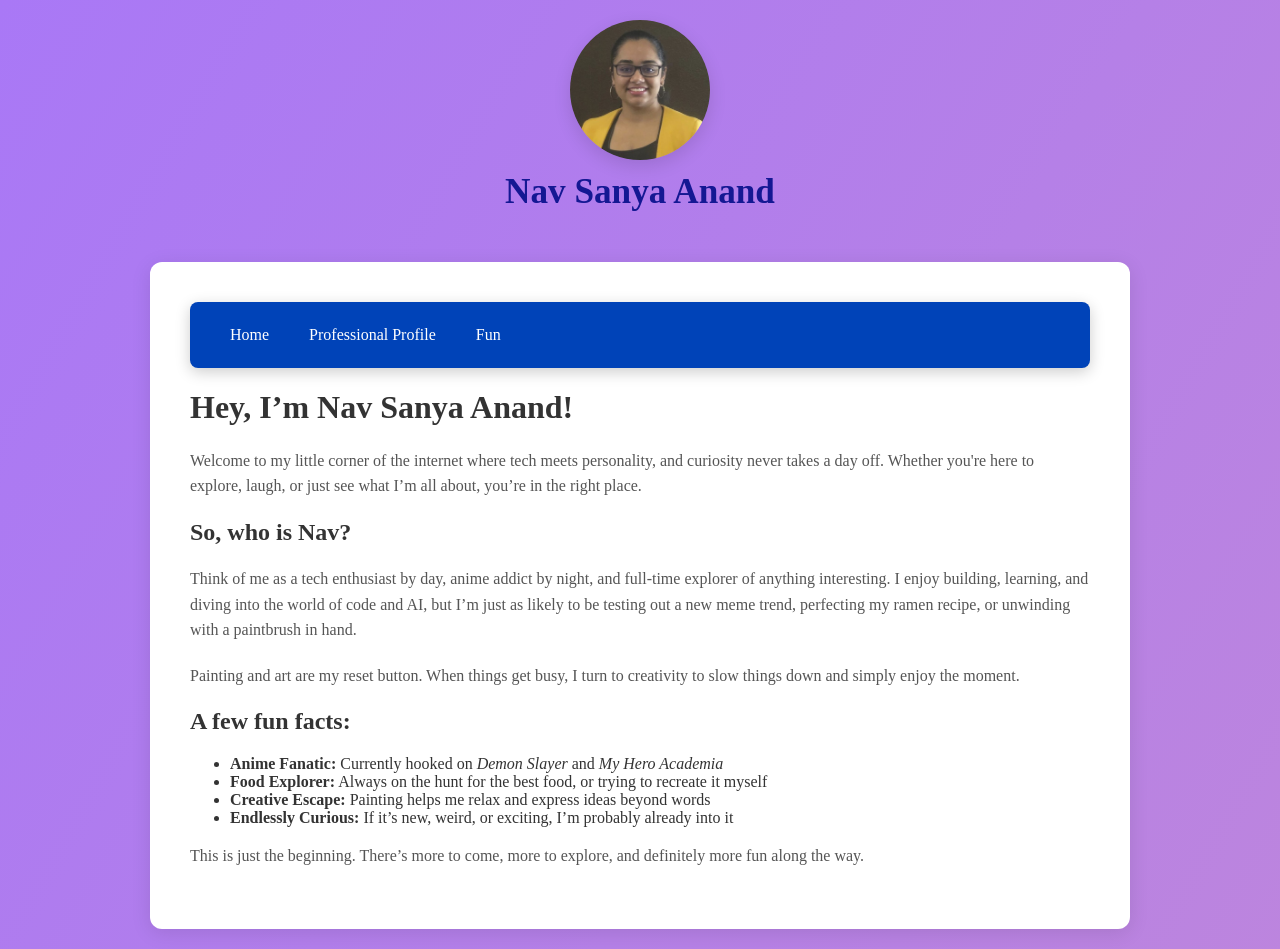
==== commit 3d1020b1: "Added new Certification and Paintings" ====
--- a/index.html
+++ b/index.html
@@ -140,20 +140,38 @@
         </div>
 
         <div class="content">
-            <h3>Hey there, I'm Nav Sanya Anand!</h3>
-            <p>You’ve just stumbled upon the fun zone! Here, we mix a bit of tech with a lot of personality. Whether you're curious about my quirky hobbies or looking for a laugh, you're in the right place!</p>
+            <h1>Hey, I’m Nav Sanya Anand!</h1>
+    
+    <p>
+      Welcome to my little corner of the internet where tech meets personality, and curiosity never takes a day off.
+      Whether you're here to explore, laugh, or just see what I’m all about, you’re in the right place.
+    </p>
 
-            <h3>Who is Nav?</h3>
-            <p>Let’s break it down: I’m a tech geek by day, an anime binge-watcher by night, and a curious explorer of life 24/7. I love diving into the world of code and AI, but when I'm not doing that, you might catch me experimenting with the latest meme format or attempting to perfect my ramen recipe.</p>
+    <h2>So, who is Nav?</h2>
+    
+    <p>
+      Think of me as a tech enthusiast by day, anime addict by night, and full-time explorer of anything interesting.
+      I enjoy building, learning, and diving into the world of code and AI, but I’m just as likely to be testing out
+      a new meme trend, perfecting my ramen recipe, or unwinding with a paintbrush in hand.
+    </p>
 
-            <h3>Fun Facts About Me:</h3>
-            <ul>
-                <li><strong>Anime Lover:</strong> My current obsession? <i>Demon Slayer</i> and <i>My Hero Academia</i>.</li>
-                <li><strong>Foodie on a Mission:</strong> My quest? To find the best food in town (or make it myself!).</li>
-                <li><strong>Curiosity Enthusiast:</strong> If it’s new and exciting, I’m probably into it.</li>
-            </ul>
+    <p>
+      Painting and art are my reset button. When things get busy, I turn to creativity to slow things down and
+      simply enjoy the moment.
+    </p>
 
-            <p>This is just a sneak peek into my world. Stay tuned for more fun, more laughs, and maybe even a few surprises.</p>
+    <h2>A few fun facts:</h2>
+    
+    <ul>
+      <li><strong>Anime Fanatic:</strong> Currently hooked on <em>Demon Slayer</em> and <em>My Hero Academia</em></li>
+      <li><strong>Food Explorer:</strong> Always on the hunt for the best food, or trying to recreate it myself</li>
+      <li><strong>Creative Escape:</strong> Painting helps me relax and express ideas beyond words</li>
+      <li><strong>Endlessly Curious:</strong> If it’s new, weird, or exciting, I’m probably already into it</li>
+    </ul>
+
+    <p>
+      This is just the beginning. There’s more to come, more to explore, and definitely more fun along the way.
+    </p>
         </div>
     </div>
 </body>
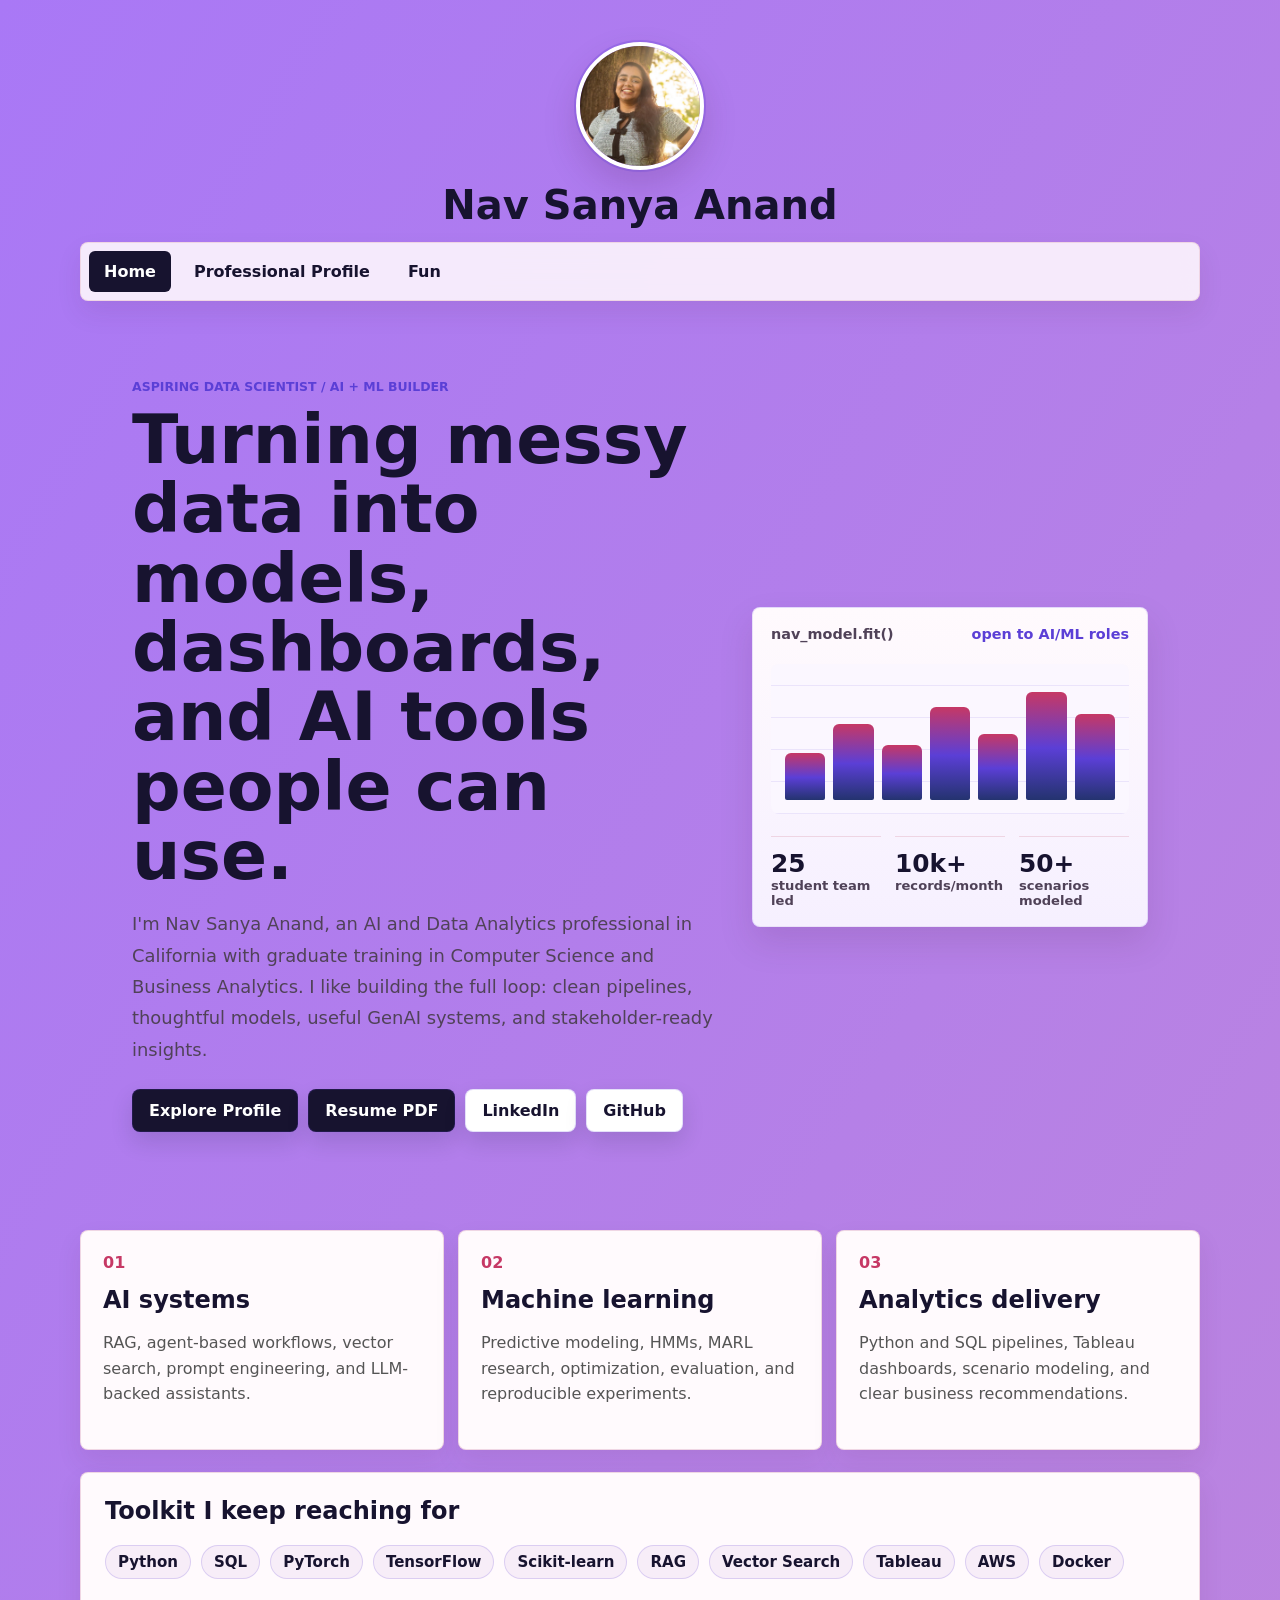
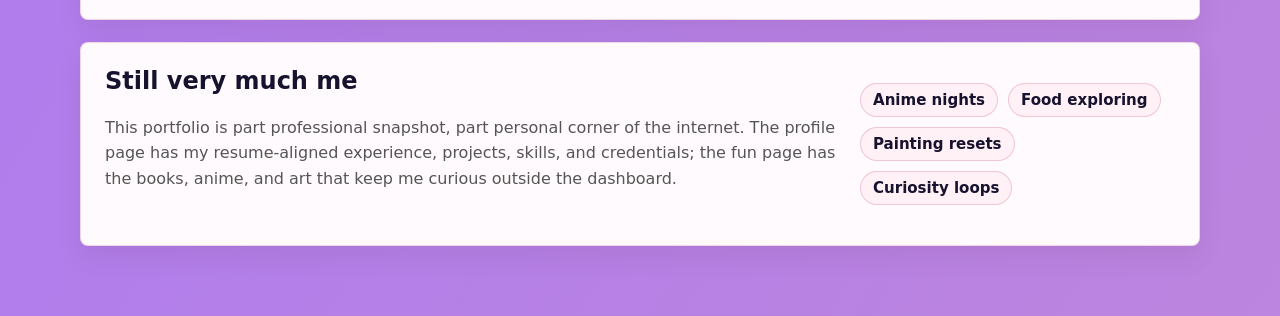
==== commit a7b458c9: "New Look portfolio" ====
--- a/index.html
+++ b/index.html
@@ -114,17 +114,43 @@
             margin-bottom: 20px;
         }
 
-        a {
-            color: #580ba0;
-            text-decoration: none;
-            font-weight: 700;
-            transition: color 0.3s ease;
-        }
-
-        a:hover { color: #E9C46A; }
-    </style>
-</head>
-<body>
+        a {
+            color: #580ba0;
+            text-decoration: none;
+            font-weight: 700;
+            transition: color 0.3s ease;
+        }
+
+        a:hover { color: #E9C46A; }
+
+        .cta-row {
+            display: flex;
+            flex-wrap: wrap;
+            gap: 12px;
+            margin: 24px 0;
+        }
+
+        .cta-row a {
+            background: #0043b8;
+            color: white;
+            border-radius: 8px;
+            padding: 11px 16px;
+        }
+
+        .cta-row a:hover {
+            background: #0397e7;
+            color: white;
+        }
+
+        .highlight-list {
+            color: #555;
+            line-height: 1.6;
+            padding-left: 1.2rem;
+        }
+    </style>
+    <link rel="stylesheet" href="styles.css">
+</head>
+<body class="home-page">
     <div class="header">
         <div class="logo">
             <a href="index.html"><img class="profile-photo" src="Images/passportphoto.jpg" alt="Nav Sanya Anand Photo"></a>
@@ -134,45 +160,112 @@
 
     <div class="container">
         <div class="navbar">
-            <a href="index.html">Home</a>
+            <a href="index.html" class="active">Home</a>
             <a href="about.html">Professional Profile</a>
             <a href="fun.html">Fun</a>
         </div>
 
-        <div class="content">
-            <h1>Hey, I’m Nav Sanya Anand!</h1>
-    
-    <p>
-      Welcome to my little corner of the internet where tech meets personality, and curiosity never takes a day off.
-      Whether you're here to explore, laugh, or just see what I’m all about, you’re in the right place.
-    </p>
-
-    <h2>So, who is Nav?</h2>
-    
-    <p>
-      Think of me as a tech enthusiast by day, anime addict by night, and full-time explorer of anything interesting.
-      I enjoy building, learning, and diving into the world of code and AI, but I’m just as likely to be testing out
-      a new meme trend, perfecting my ramen recipe, or unwinding with a paintbrush in hand.
-    </p>
-
-    <p>
-      Painting and art are my reset button. When things get busy, I turn to creativity to slow things down and
-      simply enjoy the moment.
-    </p>
-
-    <h2>A few fun facts:</h2>
-    
-    <ul>
-      <li><strong>Anime Fanatic:</strong> Currently hooked on <em>Demon Slayer</em> and <em>My Hero Academia</em></li>
-      <li><strong>Food Explorer:</strong> Always on the hunt for the best food, or trying to recreate it myself</li>
-      <li><strong>Creative Escape:</strong> Painting helps me relax and express ideas beyond words</li>
-      <li><strong>Endlessly Curious:</strong> If it’s new, weird, or exciting, I’m probably already into it</li>
-    </ul>
-
-    <p>
-      This is just the beginning. There’s more to come, more to explore, and definitely more fun along the way.
-    </p>
-        </div>
-    </div>
-</body>
-</html>+        <div class="content home-content">
+            <section class="hero-grid">
+                <div class="hero-copy">
+                    <p class="eyebrow">Aspiring Data Scientist / AI + ML Builder</p>
+                    <h1>Turning messy data into models, dashboards, and AI tools people can use.</h1>
+                    <p class="lead">
+                        I'm Nav Sanya Anand, an AI and Data Analytics professional in California with graduate training
+                        in Computer Science and Business Analytics. I like building the full loop: clean pipelines,
+                        thoughtful models, useful GenAI systems, and stakeholder-ready insights.
+                    </p>
+
+                    <div class="cta-row">
+                        <a href="about.html">Explore Profile</a>
+                        <a href="Nav_Resume_06122026.pdf" target="_blank" rel="noopener">Resume PDF</a>
+                        <a href="https://www.linkedin.com/in/nav-sanya-anand/" target="_blank" rel="noopener">LinkedIn</a>
+                        <a href="https://github.com/NavSanya" target="_blank" rel="noopener">GitHub</a>
+                    </div>
+                </div>
+
+                <aside class="signal-card" aria-label="Portfolio snapshot">
+                    <div class="signal-card-top">
+                        <span>nav_model.fit()</span>
+                        <span class="status-pill">open to AI/ML roles</span>
+                    </div>
+                    <div class="mini-chart" aria-hidden="true">
+                        <span style="height: 38%"></span>
+                        <span style="height: 62%"></span>
+                        <span style="height: 45%"></span>
+                        <span style="height: 76%"></span>
+                        <span style="height: 54%"></span>
+                        <span style="height: 88%"></span>
+                        <span style="height: 70%"></span>
+                    </div>
+                    <div class="stat-grid">
+                        <div>
+                            <strong>25</strong>
+                            <span>student team led</span>
+                        </div>
+                        <div>
+                            <strong>10k+</strong>
+                            <span>records/month</span>
+                        </div>
+                        <div>
+                            <strong>50+</strong>
+                            <span>scenarios modeled</span>
+                        </div>
+                    </div>
+                </aside>
+            </section>
+
+            <section class="focus-grid" aria-label="Current focus">
+                <article class="focus-card">
+                    <span class="card-kicker">01</span>
+                    <h3>AI systems</h3>
+                    <p>RAG, agent-based workflows, vector search, prompt engineering, and LLM-backed assistants.</p>
+                </article>
+                <article class="focus-card">
+                    <span class="card-kicker">02</span>
+                    <h3>Machine learning</h3>
+                    <p>Predictive modeling, HMMs, MARL research, optimization, evaluation, and reproducible experiments.</p>
+                </article>
+                <article class="focus-card">
+                    <span class="card-kicker">03</span>
+                    <h3>Analytics delivery</h3>
+                    <p>Python and SQL pipelines, Tableau dashboards, scenario modeling, and clear business recommendations.</p>
+                </article>
+            </section>
+
+            <section class="tool-cloud">
+                <h2>Toolkit I keep reaching for</h2>
+                <ul class="skill-cloud">
+                    <li>Python</li>
+                    <li>SQL</li>
+                    <li>PyTorch</li>
+                    <li>TensorFlow</li>
+                    <li>Scikit-learn</li>
+                    <li>RAG</li>
+                    <li>Vector Search</li>
+                    <li>Tableau</li>
+                    <li>AWS</li>
+                    <li>Docker</li>
+                </ul>
+            </section>
+
+            <section class="personal-panel">
+                <div>
+                    <h2>Still very much me</h2>
+                    <p>
+                        This portfolio is part professional snapshot, part personal corner of the internet. The profile
+                        page has my resume-aligned experience, projects, skills, and credentials; the fun page has the
+                        books, anime, and art that keep me curious outside the dashboard.
+                    </p>
+                </div>
+                <ul class="spark-list">
+                    <li>Anime nights</li>
+                    <li>Food exploring</li>
+                    <li>Painting resets</li>
+                    <li>Curiosity loops</li>
+                </ul>
+            </section>
+        </div>
+    </div>
+</body>
+</html>
--- a/styles.css
+++ b/styles.css
@@ -0,0 +1,581 @@
+:root {
+  --ink: #17132f;
+  --muted: #504258;
+  --surface: rgba(255, 250, 253, 0.93);
+  --surface-strong: #fffafd;
+  --line: #efd5e3;
+  --accent: #5b3fd6;
+  --blue: #24336f;
+  --coral: #c63865;
+  --gold: #8d5d12;
+  --mint: #f7edf8;
+  --lavender: #eee8ff;
+  --shadow: 0 18px 45px rgba(75, 30, 72, 0.16);
+}
+
+body,
+body * {
+  box-sizing: border-box;
+  font-family: "Roboto", "Inter", system-ui, -apple-system, BlinkMacSystemFont, "Segoe UI", sans-serif !important;
+  letter-spacing: 0;
+}
+
+body {
+  min-height: 100vh;
+  padding: 24px;
+  color: var(--ink);
+  background: linear-gradient(120deg, #a978f6, #ffb18b, #f39acb);
+  background-size: 900% 900%;
+  animation: gradientAnimation 10s ease-in-out infinite;
+}
+
+.header {
+  max-width: 1120px;
+  padding: 18px 0 14px;
+}
+
+.logo img.profile-photo {
+  width: 128px;
+  height: 128px;
+  border: 4px solid #fff;
+  outline: 2px solid rgba(91, 63, 214, 0.25);
+  box-shadow: 0 16px 34px rgba(75, 30, 72, 0.18);
+}
+
+.logo h1 {
+  color: var(--ink);
+  font-size: 2.5rem;
+  font-weight: 800;
+}
+
+.container {
+  width: min(100%, 1120px);
+  max-width: 1120px;
+  margin: 0 auto 46px;
+  padding: 0;
+  background: transparent;
+  border-radius: 0;
+  box-shadow: none;
+}
+
+.navbar {
+  display: flex;
+  flex-wrap: wrap;
+  gap: 8px;
+  margin-bottom: 24px;
+  padding: 8px;
+  overflow: visible;
+  background: rgba(255, 250, 253, 0.88);
+  border: 1px solid rgba(239, 213, 227, 0.96);
+  border-radius: 8px;
+  box-shadow: 0 12px 26px rgba(75, 30, 72, 0.09);
+  backdrop-filter: blur(14px);
+}
+
+.navbar a {
+  float: none;
+  border-radius: 6px;
+  color: var(--ink);
+  font-weight: 800;
+  padding: 11px 15px;
+}
+
+.navbar a:hover,
+.navbar a.active {
+  background: var(--ink);
+  color: #fff;
+}
+
+a {
+  color: var(--blue);
+}
+
+a:hover {
+  color: var(--coral);
+}
+
+.content {
+  display: grid;
+  gap: 22px;
+}
+
+.hero-grid,
+#section2,
+.fun-intro {
+  position: relative;
+  overflow: hidden;
+  border: 1px solid rgba(239, 213, 227, 0.96);
+  border-radius: 8px;
+  background: var(--surface);
+  box-shadow: var(--shadow);
+}
+
+.hero-grid {
+  display: grid;
+  grid-template-columns: minmax(0, 1.2fr) minmax(300px, 0.8fr);
+  gap: 26px;
+  align-items: center;
+  overflow: visible;
+  border: 0;
+  background: transparent;
+  box-shadow: none;
+  padding: clamp(28px, 5vw, 52px);
+}
+
+.hero-copy h1 {
+  max-width: 760px;
+  margin: 8px 0 16px;
+  color: var(--ink);
+  font-size: 4.25rem;
+  line-height: 1.02;
+  font-weight: 900;
+}
+
+.eyebrow {
+  margin: 0 0 8px;
+  color: var(--accent);
+  font-size: 0.78rem;
+  font-weight: 900;
+  text-transform: uppercase;
+}
+
+.lead {
+  max-width: 720px;
+  color: var(--muted);
+  font-size: 1.12rem;
+  line-height: 1.75;
+}
+
+.cta-row {
+  align-items: center;
+  gap: 10px;
+}
+
+.cta-row a,
+.contact-links a {
+  display: inline-flex;
+  align-items: center;
+  justify-content: center;
+  min-height: 42px;
+  border: 1px solid rgba(91, 63, 214, 0.16);
+  border-radius: 8px;
+  background: var(--ink);
+  color: #fff;
+  box-shadow: 0 10px 22px rgba(23, 32, 51, 0.14);
+}
+
+.cta-row a:hover,
+.contact-links a:hover {
+  transform: translateY(-1px);
+  background: var(--coral);
+  color: #fff;
+}
+
+.cta-row a:nth-child(n+3),
+.contact-links a {
+  background: #fff;
+  color: var(--ink);
+}
+
+.cta-row a:nth-child(n+3):hover,
+.contact-links a:hover {
+  background: var(--coral);
+  color: #fff;
+}
+
+.signal-card {
+  border: 1px solid rgba(91, 63, 214, 0.13);
+  border-radius: 8px;
+  background: linear-gradient(180deg, #fffafd, #f6f0ff);
+  box-shadow: 0 16px 34px rgba(75, 30, 72, 0.13);
+  padding: 18px;
+}
+
+.signal-card-top {
+  display: flex;
+  justify-content: space-between;
+  gap: 12px;
+  color: var(--muted);
+  font-size: 0.9rem;
+  font-weight: 800;
+}
+
+.status-pill {
+  color: var(--accent);
+}
+
+.mini-chart {
+  display: grid;
+  grid-template-columns: repeat(7, 1fr);
+  align-items: end;
+  gap: 8px;
+  height: 150px;
+  margin: 22px 0;
+  padding: 14px;
+  border-radius: 8px;
+  background:
+    repeating-linear-gradient(0deg, rgba(91, 63, 214, 0.1) 0 1px, transparent 1px 32px),
+    #fbf7ff;
+}
+
+.mini-chart span {
+  display: block;
+  min-height: 24px;
+  border-radius: 6px 6px 2px 2px;
+  background: linear-gradient(180deg, var(--coral), var(--accent) 52%, var(--blue));
+}
+
+.stat-grid,
+.focus-grid {
+  display: grid;
+  grid-template-columns: repeat(3, minmax(0, 1fr));
+  gap: 14px;
+}
+
+.focus-card,
+.tool-cloud,
+.personal-panel,
+.school,
+.profile-card,
+.project-entry {
+  border: 1px solid rgba(239, 213, 227, 0.96);
+  border-radius: 8px;
+  background: var(--surface-strong);
+  box-shadow: 0 12px 26px rgba(75, 30, 72, 0.09);
+}
+
+.stat-grid div {
+  padding: 12px 0 0;
+  border-top: 1px solid var(--line);
+}
+
+.stat-grid strong {
+  display: block;
+  color: var(--ink);
+  font-size: 1.55rem;
+}
+
+.stat-grid span {
+  display: block;
+  color: var(--muted);
+  font-size: 0.82rem;
+  font-weight: 700;
+}
+
+.focus-card {
+  padding: 22px;
+}
+
+.focus-card h3,
+.project-entry h4,
+.school h4 {
+  margin-top: 0;
+  color: var(--ink);
+}
+
+.card-kicker {
+  display: inline-flex;
+  margin-bottom: 14px;
+  color: var(--coral);
+  font-weight: 900;
+}
+
+.tool-cloud,
+.personal-panel {
+  padding: 24px;
+}
+
+.tool-cloud h2,
+.personal-panel h2 {
+  margin-top: 0;
+}
+
+.skill-cloud,
+.spark-list {
+  display: flex;
+  flex-wrap: wrap;
+  gap: 10px;
+  padding: 0;
+  list-style: none;
+}
+
+.skill-cloud li,
+.spark-list li,
+.skill-pill {
+  display: inline-flex;
+  align-items: center;
+  min-height: 34px;
+  border: 1px solid rgba(91, 63, 214, 0.18);
+  border-radius: 999px;
+  background: var(--mint);
+  color: var(--ink);
+  padding: 7px 12px;
+  font-size: 0.94rem;
+  font-weight: 800;
+}
+
+.personal-panel {
+  display: grid;
+  grid-template-columns: minmax(0, 0.7fr) minmax(260px, 0.3fr);
+  gap: 20px;
+  align-items: start;
+}
+
+.spark-list li {
+  background: #fff1f5;
+  border-color: rgba(198, 56, 101, 0.24);
+}
+
+#section2,
+.fun-intro {
+  padding: clamp(24px, 4vw, 38px);
+}
+
+.profile-summary h2,
+.fun-intro h1 {
+  margin: 0 0 12px;
+  color: var(--ink);
+  font-size: 2.8rem;
+  line-height: 1.08;
+}
+
+.profile-highlights {
+  display: grid;
+  grid-template-columns: repeat(3, minmax(0, 1fr));
+  gap: 14px;
+  padding: 0;
+  list-style: none;
+}
+
+.profile-highlights li {
+  border-left: 4px solid var(--accent);
+  border-radius: 8px;
+  background: #fbf7ff;
+  padding: 14px;
+}
+
+.summary-metrics {
+  display: grid;
+  grid-template-columns: repeat(4, minmax(0, 1fr));
+  gap: 12px;
+  margin: 20px 0;
+}
+
+.summary-metrics div {
+  border-top: 3px solid var(--gold);
+  background: #fff7ec;
+  border-radius: 8px;
+  padding: 12px;
+}
+
+.summary-metrics strong {
+  display: block;
+  color: var(--ink);
+  font-size: 1.25rem;
+}
+
+.summary-metrics span {
+  color: var(--muted);
+  font-weight: 700;
+}
+
+.tabs {
+  display: flex;
+  flex-wrap: wrap;
+  gap: 8px;
+  overflow: visible;
+  padding: 8px;
+  border: 1px solid rgba(239, 213, 227, 0.96);
+  border-radius: 8px;
+  background: rgba(255, 250, 253, 0.84);
+  box-shadow: 0 10px 24px rgba(75, 30, 72, 0.09);
+}
+
+.tabs li {
+  float: none;
+  width: auto;
+}
+
+.tabs a {
+  border-radius: 6px;
+  background: transparent;
+  color: var(--ink);
+}
+
+.tabs a:hover,
+.tabs a.active {
+  background: var(--accent);
+  color: #fff;
+}
+
+.tab-content {
+  padding: 0;
+  border-radius: 0;
+  background: transparent;
+  box-shadow: none;
+}
+
+.profile-page .tab-content.active {
+  display: grid;
+  gap: 16px;
+}
+
+.profile-page .tab-content > h3 {
+  margin: 0;
+  color: var(--ink);
+  font-size: 1.35rem;
+}
+
+.school {
+  margin: 0;
+  padding: 18px;
+}
+
+.school img {
+  flex: 0 0 auto;
+}
+
+.experience-list {
+  color: var(--muted);
+  line-height: 1.65;
+}
+
+#experience h4,
+#extracurricular h4 {
+  margin-top: 0;
+  padding-top: 0;
+  border-top: 0;
+  color: var(--ink);
+}
+
+.profile-card {
+  margin: 0;
+  padding: 20px;
+}
+
+.profile-card h4 {
+  margin: 0 0 8px;
+  color: var(--ink);
+}
+
+.profile-card p:last-child,
+.profile-card .experience-list:last-child {
+  margin-bottom: 0;
+}
+
+.project-entry {
+  margin: 0;
+  padding: 20px;
+}
+
+.skill-card-grid,
+.credential-grid {
+  display: grid;
+  gap: 16px;
+}
+
+.skill-card-grid {
+  grid-template-columns: repeat(2, minmax(0, 1fr));
+}
+
+.credential-grid {
+  grid-template-columns: repeat(2, minmax(0, 1fr));
+}
+
+.skill-group {
+  align-content: start;
+}
+
+.project-tags {
+  display: flex;
+  flex-wrap: wrap;
+  gap: 8px;
+  margin: 12px 0 8px;
+}
+
+.project-tags span {
+  border-radius: 999px;
+  background: var(--lavender);
+  color: var(--blue);
+  padding: 5px 10px;
+  font-size: 0.82rem;
+  font-weight: 900;
+}
+
+.meta {
+  color: var(--gold);
+}
+
+.fun-intro p {
+  max-width: 760px;
+}
+
+.art-gallery {
+  display: grid;
+  grid-template-columns: repeat(auto-fit, minmax(180px, 1fr));
+  gap: 14px;
+}
+
+.art-gallery img {
+  width: 100%;
+  aspect-ratio: 1 / 1;
+  border-radius: 8px;
+}
+
+@media (max-width: 850px) {
+  body {
+    padding: 16px;
+  }
+
+  .hero-grid,
+  .personal-panel {
+    grid-template-columns: 1fr;
+  }
+
+  .focus-grid,
+  .profile-highlights,
+  .summary-metrics,
+  .skill-card-grid,
+  .credential-grid {
+    grid-template-columns: 1fr;
+  }
+
+  .stat-grid {
+    grid-template-columns: repeat(3, minmax(0, 1fr));
+  }
+
+  .logo h1 {
+    font-size: 2rem;
+  }
+
+  .hero-copy h1 {
+    font-size: 3rem;
+  }
+
+  .profile-summary h2,
+  .fun-intro h1 {
+    font-size: 2.2rem;
+  }
+}
+
+@media (max-width: 560px) {
+  .navbar,
+  .tabs {
+    display: grid;
+    grid-template-columns: 1fr;
+  }
+
+  .navbar a,
+  .tabs a {
+    width: 100%;
+    text-align: center;
+  }
+
+  .stat-grid {
+    grid-template-columns: 1fr;
+  }
+
+  .hero-copy h1 {
+    font-size: 2.25rem;
+  }
+}
